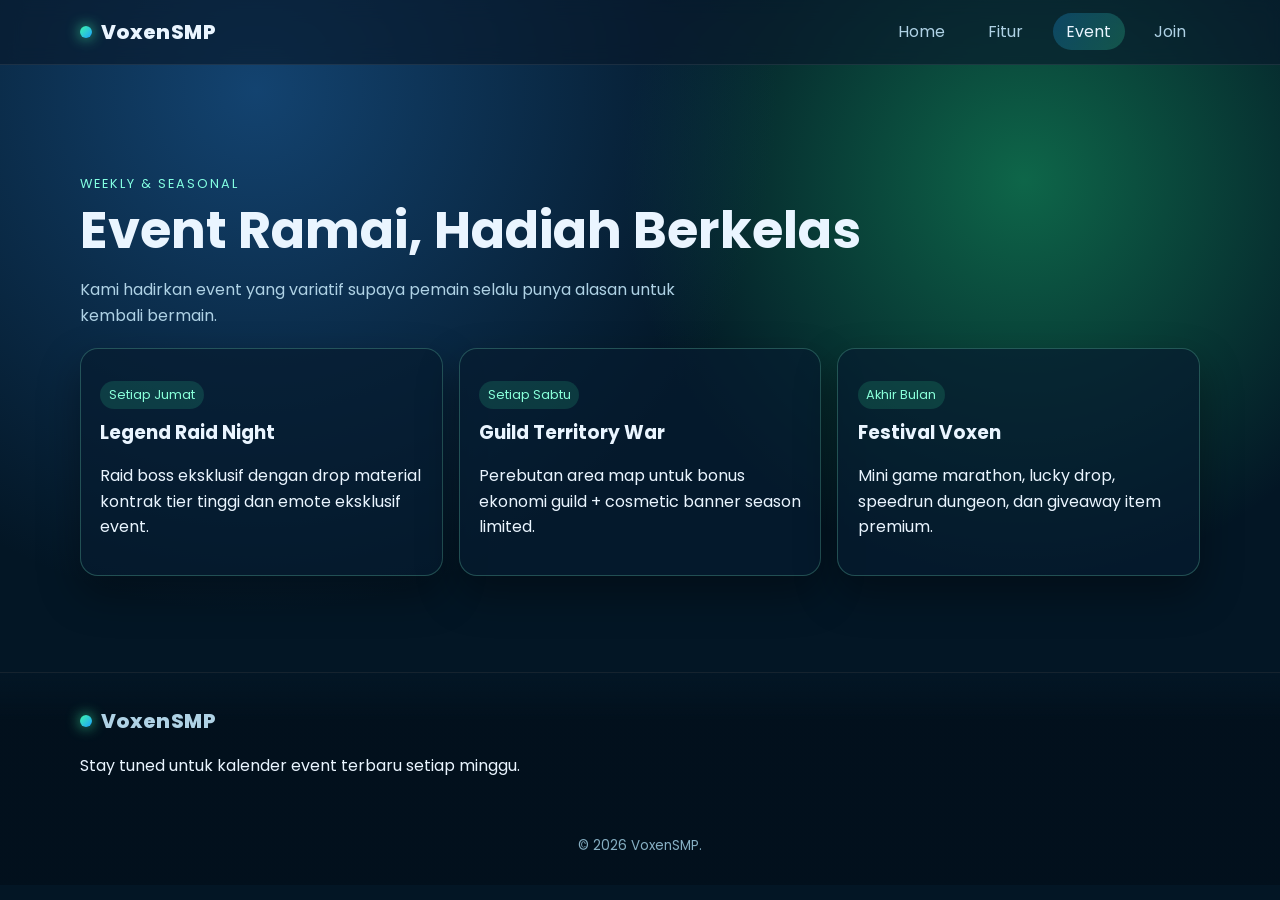
==== event.html @ e526e181 "Create multi-page VoxenSMP website with animated blue-green theme" ====
<!doctype html>
<html lang="id">
  <head>
    <meta charset="UTF-8" />
    <meta name="viewport" content="width=device-width, initial-scale=1.0" />
    <title>Event VoxenSMP | Banyak Event & Hadiah Menarik</title>
    <link rel="preconnect" href="https://fonts.googleapis.com" />
    <link rel="preconnect" href="https://fonts.gstatic.com" crossorigin />
    <link
      href="https://fonts.googleapis.com/css2?family=Poppins:wght@300;400;500;600;700;800&display=swap"
      rel="stylesheet"
    />
    <link rel="stylesheet" href="assets/styles.css" />
  </head>
  <body>
    <div class="bg-orb orb-a"></div>
    <div class="bg-orb orb-b"></div>

    <header class="site-header glass">
      <div class="container nav-wrap">
        <a class="brand" href="index.html"><span class="brand-dot"></span>VoxenSMP</a>
        <button class="menu-toggle" aria-label="Buka menu">☰</button>
        <nav>
          <ul class="nav-list">
            <li><a href="index.html">Home</a></li>
            <li><a href="fitur.html">Fitur</a></li>
            <li><a class="active" href="event.html">Event</a></li>
            <li><a href="join.html">Join</a></li>
          </ul>
        </nav>
      </div>
    </header>

    <main class="section">
      <div class="container">
        <div class="section-head reveal">
          <p class="kicker">Weekly & Seasonal</p>
          <h1>Event Ramai, Hadiah Berkelas</h1>
          <p class="lead">Kami hadirkan event yang variatif supaya pemain selalu punya alasan untuk kembali bermain.</p>
        </div>

        <div class="timeline">
          <article class="card reveal">
            <p class="chip">Setiap Jumat</p>
            <h3>Legend Raid Night</h3>
            <p>Raid boss eksklusif dengan drop material kontrak tier tinggi dan emote eksklusif event.</p>
          </article>
          <article class="card reveal">
            <p class="chip">Setiap Sabtu</p>
            <h3>Guild Territory War</h3>
            <p>Perebutan area map untuk bonus ekonomi guild + cosmetic banner season limited.</p>
          </article>
          <article class="card reveal">
            <p class="chip">Akhir Bulan</p>
            <h3>Festival Voxen</h3>
            <p>Mini game marathon, lucky drop, speedrun dungeon, dan giveaway item premium.</p>
          </article>
        </div>
      </div>
    </main>

    <footer class="site-footer">
      <div class="container footer-grid">
        <div>
          <a class="brand" href="index.html"><span class="brand-dot"></span>VoxenSMP</a>
          <p>Stay tuned untuk kalender event terbaru setiap minggu.</p>
        </div>
      </div>
      <p class="copyright">© 2026 VoxenSMP.</p>
    </footer>
    <script src="assets/script.js"></script>
  </body>
</html>
---- assets/styles.css ----
:root {
  --bg: #031625;
  --bg-soft: #0a2238;
  --text: #eaf5ff;
  --muted: #afd2e5;
  --blue: #1da1ff;
  --green: #3ef6a8;
  --card: rgba(7, 28, 47, 0.7);
  --border: rgba(126, 241, 198, 0.25);
  --shadow: 0 18px 40px rgba(0, 0, 0, 0.35);
}

* {
  box-sizing: border-box;
}

html,
body {
  margin: 0;
  padding: 0;
  font-family: 'Poppins', sans-serif;
  color: var(--text);
  background: radial-gradient(circle at 20% 10%, #134370 0, transparent 40%),
    radial-gradient(circle at 80% 20%, #0e6649 0, transparent 32%), var(--bg);
}

body {
  min-height: 100vh;
  line-height: 1.6;
  overflow-x: hidden;
}

a {
  color: inherit;
  text-decoration: none;
}

.container {
  width: min(1120px, 92vw);
  margin: 0 auto;
}

.section {
  padding: 6rem 0 4rem;
}

.glass {
  background: rgba(9, 26, 43, 0.65);
  backdrop-filter: blur(10px);
  border-bottom: 1px solid rgba(255, 255, 255, 0.08);
}

.site-header {
  position: sticky;
  top: 0;
  z-index: 999;
}

.nav-wrap {
  display: flex;
  justify-content: space-between;
  align-items: center;
  gap: 1rem;
  padding: 1rem 0;
}

.brand {
  font-size: 1.25rem;
  font-weight: 800;
  letter-spacing: 0.4px;
  display: inline-flex;
  align-items: center;
  gap: 0.55rem;
}

.brand-dot {
  width: 12px;
  height: 12px;
  border-radius: 50%;
  background: linear-gradient(135deg, var(--green), var(--blue));
  box-shadow: 0 0 14px rgba(61, 251, 171, 0.85);
}

.nav-list {
  display: flex;
  list-style: none;
  gap: 1rem;
  margin: 0;
  padding: 0;
}

.nav-list a {
  padding: 0.45rem 0.85rem;
  border-radius: 999px;
  color: var(--muted);
  transition: 0.25s ease;
}

.nav-list a:hover,
.nav-list a.active {
  color: var(--text);
  background: linear-gradient(120deg, rgba(29, 161, 255, 0.25), rgba(62, 246, 168, 0.22));
}

.menu-toggle {
  display: none;
  background: transparent;
  border: 1px solid var(--border);
  color: var(--text);
  border-radius: 10px;
  padding: 0.3rem 0.7rem;
}

.hero-grid {
  display: grid;
  grid-template-columns: 1.15fr 0.85fr;
  gap: 1.5rem;
  align-items: center;
}

.kicker {
  color: #83ffe2;
  text-transform: uppercase;
  letter-spacing: 2px;
  font-size: 0.8rem;
  margin-bottom: 0.35rem;
}

h1,
h2,
h3,
h4 {
  line-height: 1.2;
  margin-top: 0;
}

h1 {
  font-size: clamp(2rem, 4vw, 3.2rem);
  margin-bottom: 1rem;
}

h1 span {
  background: linear-gradient(90deg, var(--green), var(--blue));
  -webkit-background-clip: text;
  background-clip: text;
  color: transparent;
}

.lead {
  color: var(--muted);
  max-width: 64ch;
}

.hero-actions {
  display: flex;
  gap: 0.8rem;
  margin: 1.35rem 0;
}

.btn {
  display: inline-flex;
  align-items: center;
  justify-content: center;
  padding: 0.75rem 1.1rem;
  border-radius: 12px;
  font-weight: 600;
  transition: transform 0.2s ease, box-shadow 0.2s ease;
}

.btn:hover {
  transform: translateY(-2px);
}

.btn-primary {
  color: #00241a;
  background: linear-gradient(120deg, var(--green), #7cffd0);
  box-shadow: 0 10px 24px rgba(62, 246, 168, 0.25);
}

.btn-outline {
  border: 1px solid rgba(123, 224, 255, 0.4);
  color: #b5e8ff;
}

.card {
  background: var(--card);
  border: 1px solid var(--border);
  border-radius: 18px;
  padding: 1.2rem;
  box-shadow: var(--shadow);
}

.showpiece {
  position: relative;
  overflow: hidden;
}

.showpiece::after {
  content: '';
  position: absolute;
  width: 160px;
  height: 160px;
  border-radius: 50%;
  right: -56px;
  top: -50px;
  background: radial-gradient(circle at center, rgba(62, 246, 168, 0.5), rgba(29, 161, 255, 0));
}

.chip {
  display: inline-block;
  padding: 0.25rem 0.55rem;
  border-radius: 999px;
  background: rgba(62, 246, 168, 0.14);
  color: #88ffd9;
  font-size: 0.8rem;
}

.stats {
  display: grid;
  grid-template-columns: repeat(3, minmax(0, 1fr));
  gap: 0.8rem;
}

.stats article {
  border: 1px solid rgba(106, 229, 255, 0.2);
  border-radius: 14px;
  padding: 0.7rem;
  background: rgba(4, 27, 44, 0.6);
}

.stats h3 {
  margin-bottom: 0.15rem;
}

.stats p {
  margin: 0;
  font-size: 0.86rem;
  color: var(--muted);
}

.section-head {
  margin-bottom: 1.2rem;
}

.feature-grid,
.join-grid,
.timeline {
  display: grid;
  gap: 1rem;
  grid-template-columns: repeat(auto-fit, minmax(230px, 1fr));
}

.site-footer {
  margin-top: 2rem;
  padding-top: 2rem;
  background: linear-gradient(180deg, rgba(3, 22, 37, 0), rgba(2, 16, 28, 0.95) 22%);
  border-top: 1px solid rgba(255, 255, 255, 0.08);
}

.footer-grid {
  display: grid;
  gap: 1rem;
  grid-template-columns: repeat(auto-fit, minmax(220px, 1fr));
}

.site-footer ul {
  list-style: none;
  padding-left: 0;
}

.site-footer a {
  color: var(--muted);
}

.site-footer a:hover {
  color: #c9ffff;
}

.copyright {
  text-align: center;
  color: #86afc3;
  font-size: 0.84rem;
  margin-top: 1.5rem;
  padding: 1rem 0 1.8rem;
}

.bg-orb {
  position: fixed;
  border-radius: 50%;
  filter: blur(10px);
  z-index: -1;
  opacity: 0.45;
  animation: float 9s ease-in-out infinite;
}

.orb-a {
  width: 200px;
  height: 200px;
  left: -70px;
  bottom: 25%;
  background: #1da1ff;
}

.orb-b {
  width: 260px;
  height: 260px;
  right: -90px;
  top: 18%;
  background: #3ef6a8;
  animation-delay: 1.2s;
}

.reveal {
  opacity: 0;
  transform: translateY(16px);
  transition: opacity 0.6s ease, transform 0.6s ease;
}

.reveal.visible {
  opacity: 1;
  transform: translateY(0);
}

@keyframes float {
  0%,
  100% {
    transform: translateY(0);
  }
  50% {
    transform: translateY(-12px);
  }
}

@media (max-width: 850px) {
  .hero-grid {
    grid-template-columns: 1fr;
  }

  .menu-toggle {
    display: block;
  }

  nav {
    position: relative;
  }

  .nav-list {
    position: absolute;
    right: 0;
    top: 42px;
    min-width: 180px;
    flex-direction: column;
    padding: 0.75rem;
    border-radius: 12px;
    background: rgba(7, 30, 52, 0.95);
    border: 1px solid var(--border);
    transform-origin: top right;
    transform: scale(0.95);
    opacity: 0;
    pointer-events: none;
    transition: 0.2s ease;
  }

  .nav-list.open {
    opacity: 1;
    pointer-events: auto;
    transform: scale(1);
  }
}
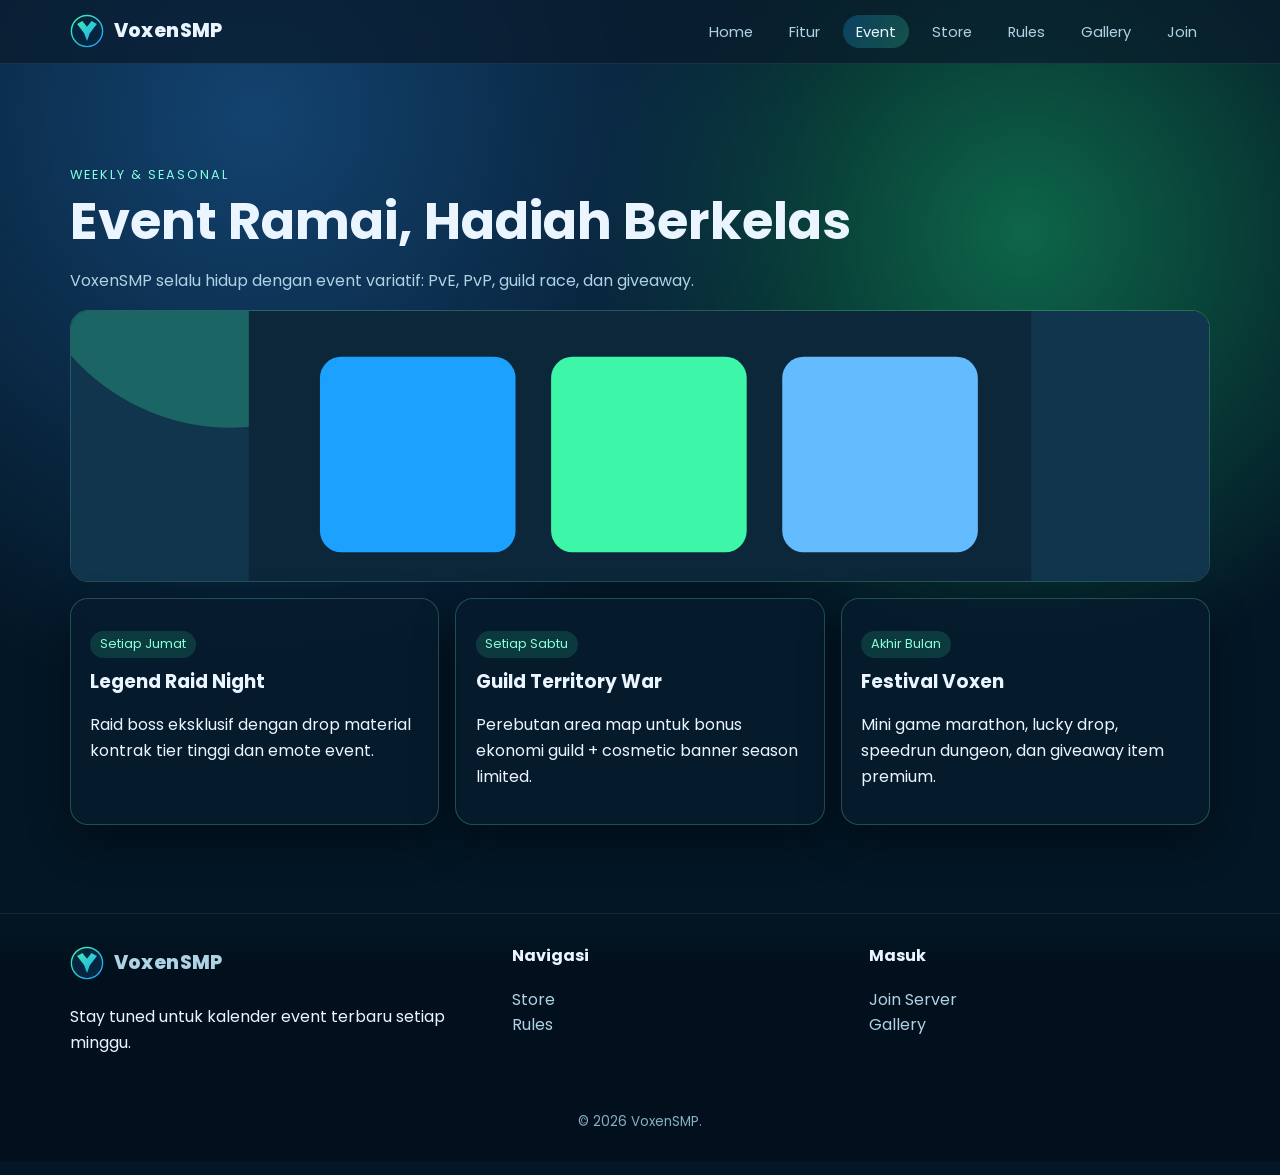
==== commit 3bbe42a3: "Add realtime server status, store page, rules, gallery, and media assets" ====
--- a/event.html
+++ b/event.html
@@ -1,73 +1,29 @@
 <!doctype html>
 <html lang="id">
   <head>
-    <meta charset="UTF-8" />
-    <meta name="viewport" content="width=device-width, initial-scale=1.0" />
+    <meta charset="UTF-8" /><meta name="viewport" content="width=device-width, initial-scale=1.0" />
     <title>Event VoxenSMP | Banyak Event & Hadiah Menarik</title>
-    <link rel="preconnect" href="https://fonts.googleapis.com" />
-    <link rel="preconnect" href="https://fonts.gstatic.com" crossorigin />
-    <link
-      href="https://fonts.googleapis.com/css2?family=Poppins:wght@300;400;500;600;700;800&display=swap"
-      rel="stylesheet"
-    />
+    <link rel="preconnect" href="https://fonts.googleapis.com" /><link rel="preconnect" href="https://fonts.gstatic.com" crossorigin />
+    <link href="https://fonts.googleapis.com/css2?family=Poppins:wght@300;400;500;600;700;800&display=swap" rel="stylesheet" />
     <link rel="stylesheet" href="assets/styles.css" />
   </head>
   <body>
-    <div class="bg-orb orb-a"></div>
-    <div class="bg-orb orb-b"></div>
-
-    <header class="site-header glass">
-      <div class="container nav-wrap">
-        <a class="brand" href="index.html"><span class="brand-dot"></span>VoxenSMP</a>
-        <button class="menu-toggle" aria-label="Buka menu">☰</button>
-        <nav>
-          <ul class="nav-list">
-            <li><a href="index.html">Home</a></li>
-            <li><a href="fitur.html">Fitur</a></li>
-            <li><a class="active" href="event.html">Event</a></li>
-            <li><a href="join.html">Join</a></li>
-          </ul>
-        </nav>
-      </div>
-    </header>
+    <div class="bg-orb orb-a"></div><div class="bg-orb orb-b"></div>
+    <header class="site-header glass"><div class="container nav-wrap"><a class="brand" href="index.html"><img class="brand-logo" src="assets/images/logo-voxen.svg" alt="Logo VoxenSMP" /> VoxenSMP</a><button class="menu-toggle" aria-label="Buka menu">☰</button><nav><ul class="nav-list"><li><a href="index.html">Home</a></li><li><a href="fitur.html">Fitur</a></li><li><a class="active" href="event.html">Event</a></li><li><a href="store.html">Store</a></li><li><a href="rules.html">Rules</a></li><li><a href="gallery.html">Gallery</a></li><li><a href="join.html">Join</a></li></ul></nav></div></header>
 
     <main class="section">
       <div class="container">
-        <div class="section-head reveal">
-          <p class="kicker">Weekly & Seasonal</p>
-          <h1>Event Ramai, Hadiah Berkelas</h1>
-          <p class="lead">Kami hadirkan event yang variatif supaya pemain selalu punya alasan untuk kembali bermain.</p>
-        </div>
-
-        <div class="timeline">
-          <article class="card reveal">
-            <p class="chip">Setiap Jumat</p>
-            <h3>Legend Raid Night</h3>
-            <p>Raid boss eksklusif dengan drop material kontrak tier tinggi dan emote eksklusif event.</p>
-          </article>
-          <article class="card reveal">
-            <p class="chip">Setiap Sabtu</p>
-            <h3>Guild Territory War</h3>
-            <p>Perebutan area map untuk bonus ekonomi guild + cosmetic banner season limited.</p>
-          </article>
-          <article class="card reveal">
-            <p class="chip">Akhir Bulan</p>
-            <h3>Festival Voxen</h3>
-            <p>Mini game marathon, lucky drop, speedrun dungeon, dan giveaway item premium.</p>
-          </article>
+        <div class="section-head reveal"><p class="kicker">Weekly & Seasonal</p><h1>Event Ramai, Hadiah Berkelas</h1><p class="lead">VoxenSMP selalu hidup dengan event variatif: PvE, PvP, guild race, dan giveaway.</p></div>
+        <div class="page-banner reveal"><img src="assets/images/card-event.svg" alt="Ilustrasi kalender event server" /></div>
+        <div class="timeline" style="margin-top: 1rem;">
+          <article class="card reveal"><p class="chip">Setiap Jumat</p><h3>Legend Raid Night</h3><p>Raid boss eksklusif dengan drop material kontrak tier tinggi dan emote event.</p></article>
+          <article class="card reveal"><p class="chip">Setiap Sabtu</p><h3>Guild Territory War</h3><p>Perebutan area map untuk bonus ekonomi guild + cosmetic banner season limited.</p></article>
+          <article class="card reveal"><p class="chip">Akhir Bulan</p><h3>Festival Voxen</h3><p>Mini game marathon, lucky drop, speedrun dungeon, dan giveaway item premium.</p></article>
         </div>
       </div>
     </main>
 
-    <footer class="site-footer">
-      <div class="container footer-grid">
-        <div>
-          <a class="brand" href="index.html"><span class="brand-dot"></span>VoxenSMP</a>
-          <p>Stay tuned untuk kalender event terbaru setiap minggu.</p>
-        </div>
-      </div>
-      <p class="copyright">© 2026 VoxenSMP.</p>
-    </footer>
+    <footer class="site-footer"><div class="container footer-grid"><div><a class="brand" href="index.html"><img class="brand-logo" src="assets/images/logo-voxen.svg" alt="Logo VoxenSMP" /> VoxenSMP</a><p>Stay tuned untuk kalender event terbaru setiap minggu.</p></div><div><h4>Navigasi</h4><ul><li><a href="store.html">Store</a></li><li><a href="rules.html">Rules</a></li></ul></div><div><h4>Masuk</h4><ul><li><a href="join.html">Join Server</a></li><li><a href="gallery.html">Gallery</a></li></ul></div></div><p class="copyright">© 2026 VoxenSMP.</p></footer>
     <script src="assets/script.js"></script>
   </body>
 </html>
--- a/assets/styles.css
+++ b/assets/styles.css
@@ -5,8 +5,8 @@
   --muted: #afd2e5;
   --blue: #1da1ff;
   --green: #3ef6a8;
-  --card: rgba(7, 28, 47, 0.7);
-  --border: rgba(126, 241, 198, 0.25);
+  --card: rgba(7, 28, 47, 0.76);
+  --border: rgba(126, 241, 198, 0.24);
   --shadow: 0 18px 40px rgba(0, 0, 0, 0.35);
 }
 
@@ -35,17 +35,22 @@
   text-decoration: none;
 }
 
+img {
+  max-width: 100%;
+  display: block;
+}
+
 .container {
-  width: min(1120px, 92vw);
+  width: min(1140px, 92vw);
   margin: 0 auto;
 }
 
 .section {
-  padding: 6rem 0 4rem;
+  padding: 5.5rem 0 3.5rem;
 }
 
 .glass {
-  background: rgba(9, 26, 43, 0.65);
+  background: rgba(9, 26, 43, 0.7);
   backdrop-filter: blur(10px);
   border-bottom: 1px solid rgba(255, 255, 255, 0.08);
 }
@@ -61,38 +66,36 @@
   justify-content: space-between;
   align-items: center;
   gap: 1rem;
-  padding: 1rem 0;
+  padding: 0.9rem 0;
 }
 
 .brand {
-  font-size: 1.25rem;
+  font-size: 1.2rem;
   font-weight: 800;
   letter-spacing: 0.4px;
   display: inline-flex;
   align-items: center;
-  gap: 0.55rem;
-}
-
-.brand-dot {
-  width: 12px;
-  height: 12px;
-  border-radius: 50%;
-  background: linear-gradient(135deg, var(--green), var(--blue));
-  box-shadow: 0 0 14px rgba(61, 251, 171, 0.85);
+  gap: 0.6rem;
+}
+
+.brand-logo {
+  width: 34px;
+  height: 34px;
 }
 
 .nav-list {
   display: flex;
   list-style: none;
-  gap: 1rem;
+  gap: 0.65rem;
   margin: 0;
   padding: 0;
 }
 
 .nav-list a {
-  padding: 0.45rem 0.85rem;
+  padding: 0.42rem 0.8rem;
   border-radius: 999px;
   color: var(--muted);
+  font-size: 0.92rem;
   transition: 0.25s ease;
 }
 
@@ -111,13 +114,6 @@
   padding: 0.3rem 0.7rem;
 }
 
-.hero-grid {
-  display: grid;
-  grid-template-columns: 1.15fr 0.85fr;
-  gap: 1.5rem;
-  align-items: center;
-}
-
 .kicker {
   color: #83ffe2;
   text-transform: uppercase;
@@ -141,19 +137,33 @@
 
 h1 span {
   background: linear-gradient(90deg, var(--green), var(--blue));
+  background-clip: text;
   -webkit-background-clip: text;
-  background-clip: text;
   color: transparent;
 }
 
 .lead {
   color: var(--muted);
-  max-width: 64ch;
+  max-width: 68ch;
+}
+
+.hero-grid {
+  display: grid;
+  grid-template-columns: 1.1fr 0.9fr;
+  gap: 1.2rem;
+}
+
+.hero-media {
+  border-radius: 20px;
+  overflow: hidden;
+  border: 1px solid var(--border);
+  box-shadow: var(--shadow);
 }
 
 .hero-actions {
   display: flex;
-  gap: 0.8rem;
+  flex-wrap: wrap;
+  gap: 0.75rem;
   margin: 1.35rem 0;
 }
 
@@ -161,7 +171,7 @@
   display: inline-flex;
   align-items: center;
   justify-content: center;
-  padding: 0.75rem 1.1rem;
+  padding: 0.72rem 1.12rem;
   border-radius: 12px;
   font-weight: 600;
   transition: transform 0.2s ease, box-shadow 0.2s ease;
@@ -172,8 +182,8 @@
 }
 
 .btn-primary {
-  color: #00241a;
-  background: linear-gradient(120deg, var(--green), #7cffd0);
+  color: #032418;
+  background: linear-gradient(120deg, var(--green), #86ffd7);
   box-shadow: 0 10px 24px rgba(62, 246, 168, 0.25);
 }
 
@@ -190,25 +200,9 @@
   box-shadow: var(--shadow);
 }
 
-.showpiece {
-  position: relative;
-  overflow: hidden;
-}
-
-.showpiece::after {
-  content: '';
-  position: absolute;
-  width: 160px;
-  height: 160px;
-  border-radius: 50%;
-  right: -56px;
-  top: -50px;
-  background: radial-gradient(circle at center, rgba(62, 246, 168, 0.5), rgba(29, 161, 255, 0));
-}
-
 .chip {
   display: inline-block;
-  padding: 0.25rem 0.55rem;
+  padding: 0.23rem 0.62rem;
   border-radius: 999px;
   background: rgba(62, 246, 168, 0.14);
   color: #88ffd9;
@@ -221,33 +215,84 @@
   gap: 0.8rem;
 }
 
-.stats article {
+.stats article,
+.status-item {
   border: 1px solid rgba(106, 229, 255, 0.2);
   border-radius: 14px;
   padding: 0.7rem;
   background: rgba(4, 27, 44, 0.6);
 }
 
-.stats h3 {
-  margin-bottom: 0.15rem;
-}
-
-.stats p {
-  margin: 0;
-  font-size: 0.86rem;
-  color: var(--muted);
+.status-grid {
+  display: grid;
+  grid-template-columns: repeat(4, minmax(0, 1fr));
+  gap: 0.75rem;
+  margin-top: 1rem;
+}
+
+.status-value {
+  display: block;
+  margin-top: 0.15rem;
+  font-size: 1.2rem;
+  font-weight: 700;
+}
+
+.status-live {
+  color: #8afed9;
+}
+
+.status-offline {
+  color: #ff9c9c;
 }
 
 .section-head {
-  margin-bottom: 1.2rem;
+  margin-bottom: 1rem;
 }
 
 .feature-grid,
 .join-grid,
-.timeline {
+.timeline,
+.rules-grid,
+.store-grid,
+.gallery-grid {
   display: grid;
   gap: 1rem;
   grid-template-columns: repeat(auto-fit, minmax(230px, 1fr));
+}
+
+.store-card h3 {
+  margin-bottom: 0.4rem;
+}
+
+.price {
+  font-size: 1.35rem;
+  font-weight: 700;
+  color: #90ffd5;
+  margin: 0.35rem 0;
+}
+
+.page-banner {
+  border-radius: 18px;
+  overflow: hidden;
+  border: 1px solid var(--border);
+  margin-top: 1rem;
+}
+
+.page-banner img {
+  width: 100%;
+  height: 270px;
+  object-fit: cover;
+}
+
+.gallery-card {
+  overflow: hidden;
+  padding: 0;
+}
+
+.gallery-card img {
+  height: 220px;
+  width: 100%;
+  object-fit: cover;
 }
 
 .site-footer {
@@ -260,12 +305,13 @@
 .footer-grid {
   display: grid;
   gap: 1rem;
-  grid-template-columns: repeat(auto-fit, minmax(220px, 1fr));
+  grid-template-columns: 1.25fr 1fr 1fr;
 }
 
 .site-footer ul {
   list-style: none;
   padding-left: 0;
+  margin: 0;
 }
 
 .site-footer a {
@@ -273,7 +319,7 @@
 }
 
 .site-footer a:hover {
-  color: #c9ffff;
+  color: #d5ffff;
 }
 
 .copyright {
@@ -294,16 +340,16 @@
 }
 
 .orb-a {
-  width: 200px;
-  height: 200px;
+  width: 220px;
+  height: 220px;
   left: -70px;
   bottom: 25%;
   background: #1da1ff;
 }
 
 .orb-b {
-  width: 260px;
-  height: 260px;
+  width: 270px;
+  height: 270px;
   right: -90px;
   top: 18%;
   background: #3ef6a8;
@@ -331,9 +377,15 @@
   }
 }
 
-@media (max-width: 850px) {
-  .hero-grid {
+@media (max-width: 980px) {
+  .hero-grid,
+  .footer-grid,
+  .status-grid {
     grid-template-columns: 1fr;
+  }
+
+  .page-banner img {
+    height: 210px;
   }
 
   .menu-toggle {
@@ -348,7 +400,7 @@
     position: absolute;
     right: 0;
     top: 42px;
-    min-width: 180px;
+    min-width: 220px;
     flex-direction: column;
     padding: 0.75rem;
     border-radius: 12px;
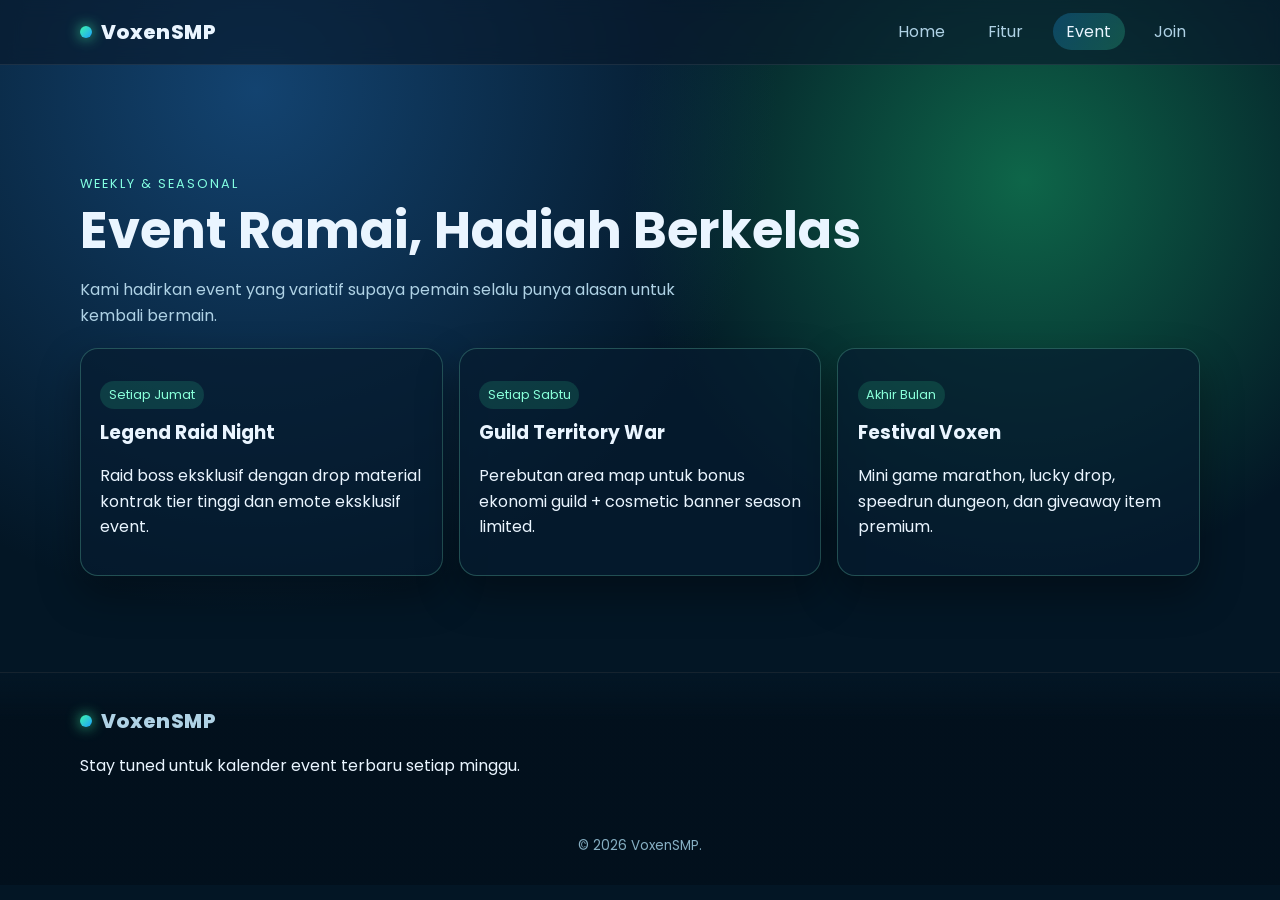
==== commit 8d3df567: "Merge branch 'main' into codex/create-vibrant-blue-and-green-themed-website-zpmgjm" ====
--- a/event.html
+++ b/event.html
@@ -1,29 +1,73 @@
 <!doctype html>
 <html lang="id">
   <head>
-    <meta charset="UTF-8" /><meta name="viewport" content="width=device-width, initial-scale=1.0" />
+    <meta charset="UTF-8" />
+    <meta name="viewport" content="width=device-width, initial-scale=1.0" />
     <title>Event VoxenSMP | Banyak Event & Hadiah Menarik</title>
-    <link rel="preconnect" href="https://fonts.googleapis.com" /><link rel="preconnect" href="https://fonts.gstatic.com" crossorigin />
-    <link href="https://fonts.googleapis.com/css2?family=Poppins:wght@300;400;500;600;700;800&display=swap" rel="stylesheet" />
+    <link rel="preconnect" href="https://fonts.googleapis.com" />
+    <link rel="preconnect" href="https://fonts.gstatic.com" crossorigin />
+    <link
+      href="https://fonts.googleapis.com/css2?family=Poppins:wght@300;400;500;600;700;800&display=swap"
+      rel="stylesheet"
+    />
     <link rel="stylesheet" href="assets/styles.css" />
   </head>
   <body>
-    <div class="bg-orb orb-a"></div><div class="bg-orb orb-b"></div>
-    <header class="site-header glass"><div class="container nav-wrap"><a class="brand" href="index.html"><img class="brand-logo" src="assets/images/logo-voxen.svg" alt="Logo VoxenSMP" /> VoxenSMP</a><button class="menu-toggle" aria-label="Buka menu">☰</button><nav><ul class="nav-list"><li><a href="index.html">Home</a></li><li><a href="fitur.html">Fitur</a></li><li><a class="active" href="event.html">Event</a></li><li><a href="store.html">Store</a></li><li><a href="rules.html">Rules</a></li><li><a href="gallery.html">Gallery</a></li><li><a href="join.html">Join</a></li></ul></nav></div></header>
+    <div class="bg-orb orb-a"></div>
+    <div class="bg-orb orb-b"></div>
+
+    <header class="site-header glass">
+      <div class="container nav-wrap">
+        <a class="brand" href="index.html"><span class="brand-dot"></span>VoxenSMP</a>
+        <button class="menu-toggle" aria-label="Buka menu">☰</button>
+        <nav>
+          <ul class="nav-list">
+            <li><a href="index.html">Home</a></li>
+            <li><a href="fitur.html">Fitur</a></li>
+            <li><a class="active" href="event.html">Event</a></li>
+            <li><a href="join.html">Join</a></li>
+          </ul>
+        </nav>
+      </div>
+    </header>
 
     <main class="section">
       <div class="container">
-        <div class="section-head reveal"><p class="kicker">Weekly & Seasonal</p><h1>Event Ramai, Hadiah Berkelas</h1><p class="lead">VoxenSMP selalu hidup dengan event variatif: PvE, PvP, guild race, dan giveaway.</p></div>
-        <div class="page-banner reveal"><img src="assets/images/card-event.svg" alt="Ilustrasi kalender event server" /></div>
-        <div class="timeline" style="margin-top: 1rem;">
-          <article class="card reveal"><p class="chip">Setiap Jumat</p><h3>Legend Raid Night</h3><p>Raid boss eksklusif dengan drop material kontrak tier tinggi dan emote event.</p></article>
-          <article class="card reveal"><p class="chip">Setiap Sabtu</p><h3>Guild Territory War</h3><p>Perebutan area map untuk bonus ekonomi guild + cosmetic banner season limited.</p></article>
-          <article class="card reveal"><p class="chip">Akhir Bulan</p><h3>Festival Voxen</h3><p>Mini game marathon, lucky drop, speedrun dungeon, dan giveaway item premium.</p></article>
+        <div class="section-head reveal">
+          <p class="kicker">Weekly & Seasonal</p>
+          <h1>Event Ramai, Hadiah Berkelas</h1>
+          <p class="lead">Kami hadirkan event yang variatif supaya pemain selalu punya alasan untuk kembali bermain.</p>
+        </div>
+
+        <div class="timeline">
+          <article class="card reveal">
+            <p class="chip">Setiap Jumat</p>
+            <h3>Legend Raid Night</h3>
+            <p>Raid boss eksklusif dengan drop material kontrak tier tinggi dan emote eksklusif event.</p>
+          </article>
+          <article class="card reveal">
+            <p class="chip">Setiap Sabtu</p>
+            <h3>Guild Territory War</h3>
+            <p>Perebutan area map untuk bonus ekonomi guild + cosmetic banner season limited.</p>
+          </article>
+          <article class="card reveal">
+            <p class="chip">Akhir Bulan</p>
+            <h3>Festival Voxen</h3>
+            <p>Mini game marathon, lucky drop, speedrun dungeon, dan giveaway item premium.</p>
+          </article>
         </div>
       </div>
     </main>
 
-    <footer class="site-footer"><div class="container footer-grid"><div><a class="brand" href="index.html"><img class="brand-logo" src="assets/images/logo-voxen.svg" alt="Logo VoxenSMP" /> VoxenSMP</a><p>Stay tuned untuk kalender event terbaru setiap minggu.</p></div><div><h4>Navigasi</h4><ul><li><a href="store.html">Store</a></li><li><a href="rules.html">Rules</a></li></ul></div><div><h4>Masuk</h4><ul><li><a href="join.html">Join Server</a></li><li><a href="gallery.html">Gallery</a></li></ul></div></div><p class="copyright">© 2026 VoxenSMP.</p></footer>
+    <footer class="site-footer">
+      <div class="container footer-grid">
+        <div>
+          <a class="brand" href="index.html"><span class="brand-dot"></span>VoxenSMP</a>
+          <p>Stay tuned untuk kalender event terbaru setiap minggu.</p>
+        </div>
+      </div>
+      <p class="copyright">© 2026 VoxenSMP.</p>
+    </footer>
     <script src="assets/script.js"></script>
   </body>
 </html>
--- a/assets/styles.css
+++ b/assets/styles.css
@@ -5,8 +5,8 @@
   --muted: #afd2e5;
   --blue: #1da1ff;
   --green: #3ef6a8;
-  --card: rgba(7, 28, 47, 0.76);
-  --border: rgba(126, 241, 198, 0.24);
+  --card: rgba(7, 28, 47, 0.7);
+  --border: rgba(126, 241, 198, 0.25);
   --shadow: 0 18px 40px rgba(0, 0, 0, 0.35);
 }
 
@@ -35,22 +35,17 @@
   text-decoration: none;
 }
 
-img {
-  max-width: 100%;
-  display: block;
-}
-
 .container {
-  width: min(1140px, 92vw);
+  width: min(1120px, 92vw);
   margin: 0 auto;
 }
 
 .section {
-  padding: 5.5rem 0 3.5rem;
+  padding: 6rem 0 4rem;
 }
 
 .glass {
-  background: rgba(9, 26, 43, 0.7);
+  background: rgba(9, 26, 43, 0.65);
   backdrop-filter: blur(10px);
   border-bottom: 1px solid rgba(255, 255, 255, 0.08);
 }
@@ -66,36 +61,38 @@
   justify-content: space-between;
   align-items: center;
   gap: 1rem;
-  padding: 0.9rem 0;
+  padding: 1rem 0;
 }
 
 .brand {
-  font-size: 1.2rem;
+  font-size: 1.25rem;
   font-weight: 800;
   letter-spacing: 0.4px;
   display: inline-flex;
   align-items: center;
-  gap: 0.6rem;
-}
-
-.brand-logo {
-  width: 34px;
-  height: 34px;
+  gap: 0.55rem;
+}
+
+.brand-dot {
+  width: 12px;
+  height: 12px;
+  border-radius: 50%;
+  background: linear-gradient(135deg, var(--green), var(--blue));
+  box-shadow: 0 0 14px rgba(61, 251, 171, 0.85);
 }
 
 .nav-list {
   display: flex;
   list-style: none;
-  gap: 0.65rem;
+  gap: 1rem;
   margin: 0;
   padding: 0;
 }
 
 .nav-list a {
-  padding: 0.42rem 0.8rem;
+  padding: 0.45rem 0.85rem;
   border-radius: 999px;
   color: var(--muted);
-  font-size: 0.92rem;
   transition: 0.25s ease;
 }
 
@@ -114,6 +111,13 @@
   padding: 0.3rem 0.7rem;
 }
 
+.hero-grid {
+  display: grid;
+  grid-template-columns: 1.15fr 0.85fr;
+  gap: 1.5rem;
+  align-items: center;
+}
+
 .kicker {
   color: #83ffe2;
   text-transform: uppercase;
@@ -137,33 +141,19 @@
 
 h1 span {
   background: linear-gradient(90deg, var(--green), var(--blue));
+  -webkit-background-clip: text;
   background-clip: text;
-  -webkit-background-clip: text;
   color: transparent;
 }
 
 .lead {
   color: var(--muted);
-  max-width: 68ch;
-}
-
-.hero-grid {
-  display: grid;
-  grid-template-columns: 1.1fr 0.9fr;
-  gap: 1.2rem;
-}
-
-.hero-media {
-  border-radius: 20px;
-  overflow: hidden;
-  border: 1px solid var(--border);
-  box-shadow: var(--shadow);
+  max-width: 64ch;
 }
 
 .hero-actions {
   display: flex;
-  flex-wrap: wrap;
-  gap: 0.75rem;
+  gap: 0.8rem;
   margin: 1.35rem 0;
 }
 
@@ -171,7 +161,7 @@
   display: inline-flex;
   align-items: center;
   justify-content: center;
-  padding: 0.72rem 1.12rem;
+  padding: 0.75rem 1.1rem;
   border-radius: 12px;
   font-weight: 600;
   transition: transform 0.2s ease, box-shadow 0.2s ease;
@@ -182,8 +172,8 @@
 }
 
 .btn-primary {
-  color: #032418;
-  background: linear-gradient(120deg, var(--green), #86ffd7);
+  color: #00241a;
+  background: linear-gradient(120deg, var(--green), #7cffd0);
   box-shadow: 0 10px 24px rgba(62, 246, 168, 0.25);
 }
 
@@ -200,9 +190,25 @@
   box-shadow: var(--shadow);
 }
 
+.showpiece {
+  position: relative;
+  overflow: hidden;
+}
+
+.showpiece::after {
+  content: '';
+  position: absolute;
+  width: 160px;
+  height: 160px;
+  border-radius: 50%;
+  right: -56px;
+  top: -50px;
+  background: radial-gradient(circle at center, rgba(62, 246, 168, 0.5), rgba(29, 161, 255, 0));
+}
+
 .chip {
   display: inline-block;
-  padding: 0.23rem 0.62rem;
+  padding: 0.25rem 0.55rem;
   border-radius: 999px;
   background: rgba(62, 246, 168, 0.14);
   color: #88ffd9;
@@ -215,84 +221,33 @@
   gap: 0.8rem;
 }
 
-.stats article,
-.status-item {
+.stats article {
   border: 1px solid rgba(106, 229, 255, 0.2);
   border-radius: 14px;
   padding: 0.7rem;
   background: rgba(4, 27, 44, 0.6);
 }
 
-.status-grid {
-  display: grid;
-  grid-template-columns: repeat(4, minmax(0, 1fr));
-  gap: 0.75rem;
-  margin-top: 1rem;
-}
-
-.status-value {
-  display: block;
-  margin-top: 0.15rem;
-  font-size: 1.2rem;
-  font-weight: 700;
-}
-
-.status-live {
-  color: #8afed9;
-}
-
-.status-offline {
-  color: #ff9c9c;
+.stats h3 {
+  margin-bottom: 0.15rem;
+}
+
+.stats p {
+  margin: 0;
+  font-size: 0.86rem;
+  color: var(--muted);
 }
 
 .section-head {
-  margin-bottom: 1rem;
+  margin-bottom: 1.2rem;
 }
 
 .feature-grid,
 .join-grid,
-.timeline,
-.rules-grid,
-.store-grid,
-.gallery-grid {
+.timeline {
   display: grid;
   gap: 1rem;
   grid-template-columns: repeat(auto-fit, minmax(230px, 1fr));
-}
-
-.store-card h3 {
-  margin-bottom: 0.4rem;
-}
-
-.price {
-  font-size: 1.35rem;
-  font-weight: 700;
-  color: #90ffd5;
-  margin: 0.35rem 0;
-}
-
-.page-banner {
-  border-radius: 18px;
-  overflow: hidden;
-  border: 1px solid var(--border);
-  margin-top: 1rem;
-}
-
-.page-banner img {
-  width: 100%;
-  height: 270px;
-  object-fit: cover;
-}
-
-.gallery-card {
-  overflow: hidden;
-  padding: 0;
-}
-
-.gallery-card img {
-  height: 220px;
-  width: 100%;
-  object-fit: cover;
 }
 
 .site-footer {
@@ -305,13 +260,12 @@
 .footer-grid {
   display: grid;
   gap: 1rem;
-  grid-template-columns: 1.25fr 1fr 1fr;
+  grid-template-columns: repeat(auto-fit, minmax(220px, 1fr));
 }
 
 .site-footer ul {
   list-style: none;
   padding-left: 0;
-  margin: 0;
 }
 
 .site-footer a {
@@ -319,7 +273,7 @@
 }
 
 .site-footer a:hover {
-  color: #d5ffff;
+  color: #c9ffff;
 }
 
 .copyright {
@@ -340,16 +294,16 @@
 }
 
 .orb-a {
-  width: 220px;
-  height: 220px;
+  width: 200px;
+  height: 200px;
   left: -70px;
   bottom: 25%;
   background: #1da1ff;
 }
 
 .orb-b {
-  width: 270px;
-  height: 270px;
+  width: 260px;
+  height: 260px;
   right: -90px;
   top: 18%;
   background: #3ef6a8;
@@ -377,15 +331,9 @@
   }
 }
 
-@media (max-width: 980px) {
-  .hero-grid,
-  .footer-grid,
-  .status-grid {
+@media (max-width: 850px) {
+  .hero-grid {
     grid-template-columns: 1fr;
-  }
-
-  .page-banner img {
-    height: 210px;
   }
 
   .menu-toggle {
@@ -400,7 +348,7 @@
     position: absolute;
     right: 0;
     top: 42px;
-    min-width: 220px;
+    min-width: 180px;
     flex-direction: column;
     padding: 0.75rem;
     border-radius: 12px;
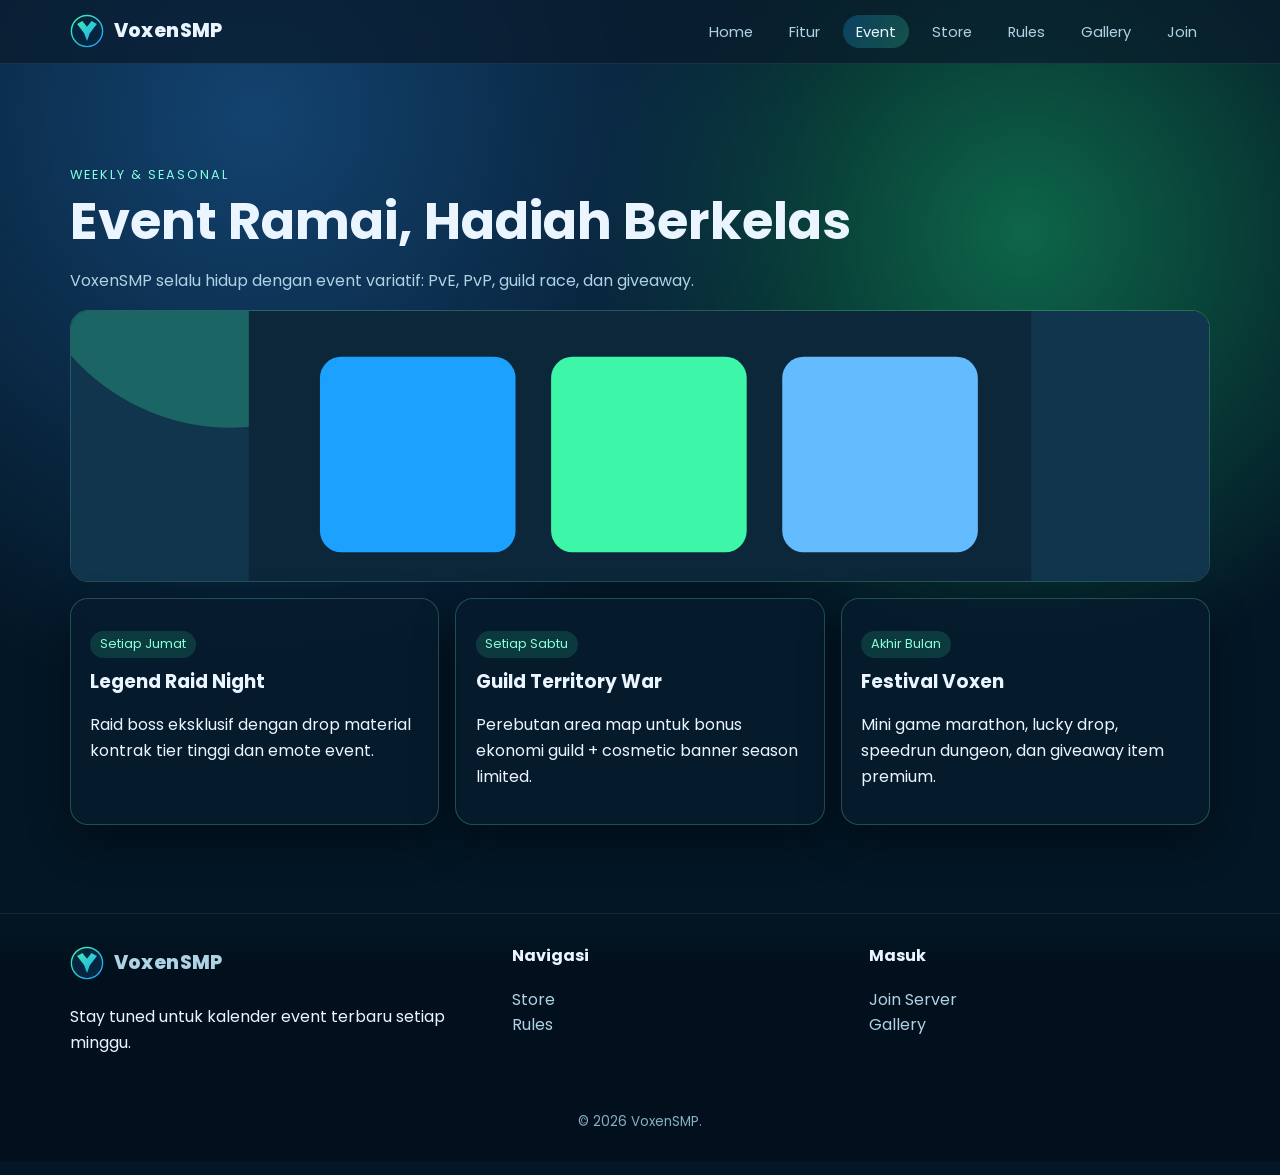
==== commit 1fd0aab7: "Fix typo in join page card heading" ====
--- a/event.html
+++ b/event.html
@@ -1,73 +1,29 @@
 <!doctype html>
 <html lang="id">
   <head>
-    <meta charset="UTF-8" />
-    <meta name="viewport" content="width=device-width, initial-scale=1.0" />
+    <meta charset="UTF-8" /><meta name="viewport" content="width=device-width, initial-scale=1.0" />
     <title>Event VoxenSMP | Banyak Event & Hadiah Menarik</title>
-    <link rel="preconnect" href="https://fonts.googleapis.com" />
-    <link rel="preconnect" href="https://fonts.gstatic.com" crossorigin />
-    <link
-      href="https://fonts.googleapis.com/css2?family=Poppins:wght@300;400;500;600;700;800&display=swap"
-      rel="stylesheet"
-    />
+    <link rel="preconnect" href="https://fonts.googleapis.com" /><link rel="preconnect" href="https://fonts.gstatic.com" crossorigin />
+    <link href="https://fonts.googleapis.com/css2?family=Poppins:wght@300;400;500;600;700;800&display=swap" rel="stylesheet" />
     <link rel="stylesheet" href="assets/styles.css" />
   </head>
   <body>
-    <div class="bg-orb orb-a"></div>
-    <div class="bg-orb orb-b"></div>
-
-    <header class="site-header glass">
-      <div class="container nav-wrap">
-        <a class="brand" href="index.html"><span class="brand-dot"></span>VoxenSMP</a>
-        <button class="menu-toggle" aria-label="Buka menu">☰</button>
-        <nav>
-          <ul class="nav-list">
-            <li><a href="index.html">Home</a></li>
-            <li><a href="fitur.html">Fitur</a></li>
-            <li><a class="active" href="event.html">Event</a></li>
-            <li><a href="join.html">Join</a></li>
-          </ul>
-        </nav>
-      </div>
-    </header>
+    <div class="bg-orb orb-a"></div><div class="bg-orb orb-b"></div>
+    <header class="site-header glass"><div class="container nav-wrap"><a class="brand" href="index.html"><img class="brand-logo" src="assets/images/logo-voxen.svg" alt="Logo VoxenSMP" /> VoxenSMP</a><button class="menu-toggle" aria-label="Buka menu">☰</button><nav><ul class="nav-list"><li><a href="index.html">Home</a></li><li><a href="fitur.html">Fitur</a></li><li><a class="active" href="event.html">Event</a></li><li><a href="store.html">Store</a></li><li><a href="rules.html">Rules</a></li><li><a href="gallery.html">Gallery</a></li><li><a href="join.html">Join</a></li></ul></nav></div></header>
 
     <main class="section">
       <div class="container">
-        <div class="section-head reveal">
-          <p class="kicker">Weekly & Seasonal</p>
-          <h1>Event Ramai, Hadiah Berkelas</h1>
-          <p class="lead">Kami hadirkan event yang variatif supaya pemain selalu punya alasan untuk kembali bermain.</p>
-        </div>
-
-        <div class="timeline">
-          <article class="card reveal">
-            <p class="chip">Setiap Jumat</p>
-            <h3>Legend Raid Night</h3>
-            <p>Raid boss eksklusif dengan drop material kontrak tier tinggi dan emote eksklusif event.</p>
-          </article>
-          <article class="card reveal">
-            <p class="chip">Setiap Sabtu</p>
-            <h3>Guild Territory War</h3>
-            <p>Perebutan area map untuk bonus ekonomi guild + cosmetic banner season limited.</p>
-          </article>
-          <article class="card reveal">
-            <p class="chip">Akhir Bulan</p>
-            <h3>Festival Voxen</h3>
-            <p>Mini game marathon, lucky drop, speedrun dungeon, dan giveaway item premium.</p>
-          </article>
+        <div class="section-head reveal"><p class="kicker">Weekly & Seasonal</p><h1>Event Ramai, Hadiah Berkelas</h1><p class="lead">VoxenSMP selalu hidup dengan event variatif: PvE, PvP, guild race, dan giveaway.</p></div>
+        <div class="page-banner reveal"><img src="assets/images/card-event.svg" alt="Ilustrasi kalender event server" /></div>
+        <div class="timeline" style="margin-top: 1rem;">
+          <article class="card reveal"><p class="chip">Setiap Jumat</p><h3>Legend Raid Night</h3><p>Raid boss eksklusif dengan drop material kontrak tier tinggi dan emote event.</p></article>
+          <article class="card reveal"><p class="chip">Setiap Sabtu</p><h3>Guild Territory War</h3><p>Perebutan area map untuk bonus ekonomi guild + cosmetic banner season limited.</p></article>
+          <article class="card reveal"><p class="chip">Akhir Bulan</p><h3>Festival Voxen</h3><p>Mini game marathon, lucky drop, speedrun dungeon, dan giveaway item premium.</p></article>
         </div>
       </div>
     </main>
 
-    <footer class="site-footer">
-      <div class="container footer-grid">
-        <div>
-          <a class="brand" href="index.html"><span class="brand-dot"></span>VoxenSMP</a>
-          <p>Stay tuned untuk kalender event terbaru setiap minggu.</p>
-        </div>
-      </div>
-      <p class="copyright">© 2026 VoxenSMP.</p>
-    </footer>
+    <footer class="site-footer"><div class="container footer-grid"><div><a class="brand" href="index.html"><img class="brand-logo" src="assets/images/logo-voxen.svg" alt="Logo VoxenSMP" /> VoxenSMP</a><p>Stay tuned untuk kalender event terbaru setiap minggu.</p></div><div><h4>Navigasi</h4><ul><li><a href="store.html">Store</a></li><li><a href="rules.html">Rules</a></li></ul></div><div><h4>Masuk</h4><ul><li><a href="join.html">Join Server</a></li><li><a href="gallery.html">Gallery</a></li></ul></div></div><p class="copyright">© 2026 VoxenSMP.</p></footer>
     <script src="assets/script.js"></script>
   </body>
 </html>
--- a/assets/styles.css
+++ b/assets/styles.css
@@ -5,8 +5,8 @@
   --muted: #afd2e5;
   --blue: #1da1ff;
   --green: #3ef6a8;
-  --card: rgba(7, 28, 47, 0.7);
-  --border: rgba(126, 241, 198, 0.25);
+  --card: rgba(7, 28, 47, 0.76);
+  --border: rgba(126, 241, 198, 0.24);
   --shadow: 0 18px 40px rgba(0, 0, 0, 0.35);
 }
 
@@ -35,17 +35,22 @@
   text-decoration: none;
 }
 
+img {
+  max-width: 100%;
+  display: block;
+}
+
 .container {
-  width: min(1120px, 92vw);
+  width: min(1140px, 92vw);
   margin: 0 auto;
 }
 
 .section {
-  padding: 6rem 0 4rem;
+  padding: 5.5rem 0 3.5rem;
 }
 
 .glass {
-  background: rgba(9, 26, 43, 0.65);
+  background: rgba(9, 26, 43, 0.7);
   backdrop-filter: blur(10px);
   border-bottom: 1px solid rgba(255, 255, 255, 0.08);
 }
@@ -61,38 +66,36 @@
   justify-content: space-between;
   align-items: center;
   gap: 1rem;
-  padding: 1rem 0;
+  padding: 0.9rem 0;
 }
 
 .brand {
-  font-size: 1.25rem;
+  font-size: 1.2rem;
   font-weight: 800;
   letter-spacing: 0.4px;
   display: inline-flex;
   align-items: center;
-  gap: 0.55rem;
-}
-
-.brand-dot {
-  width: 12px;
-  height: 12px;
-  border-radius: 50%;
-  background: linear-gradient(135deg, var(--green), var(--blue));
-  box-shadow: 0 0 14px rgba(61, 251, 171, 0.85);
+  gap: 0.6rem;
+}
+
+.brand-logo {
+  width: 34px;
+  height: 34px;
 }
 
 .nav-list {
   display: flex;
   list-style: none;
-  gap: 1rem;
+  gap: 0.65rem;
   margin: 0;
   padding: 0;
 }
 
 .nav-list a {
-  padding: 0.45rem 0.85rem;
+  padding: 0.42rem 0.8rem;
   border-radius: 999px;
   color: var(--muted);
+  font-size: 0.92rem;
   transition: 0.25s ease;
 }
 
@@ -111,13 +114,6 @@
   padding: 0.3rem 0.7rem;
 }
 
-.hero-grid {
-  display: grid;
-  grid-template-columns: 1.15fr 0.85fr;
-  gap: 1.5rem;
-  align-items: center;
-}
-
 .kicker {
   color: #83ffe2;
   text-transform: uppercase;
@@ -141,19 +137,33 @@
 
 h1 span {
   background: linear-gradient(90deg, var(--green), var(--blue));
+  background-clip: text;
   -webkit-background-clip: text;
-  background-clip: text;
   color: transparent;
 }
 
 .lead {
   color: var(--muted);
-  max-width: 64ch;
+  max-width: 68ch;
+}
+
+.hero-grid {
+  display: grid;
+  grid-template-columns: 1.1fr 0.9fr;
+  gap: 1.2rem;
+}
+
+.hero-media {
+  border-radius: 20px;
+  overflow: hidden;
+  border: 1px solid var(--border);
+  box-shadow: var(--shadow);
 }
 
 .hero-actions {
   display: flex;
-  gap: 0.8rem;
+  flex-wrap: wrap;
+  gap: 0.75rem;
   margin: 1.35rem 0;
 }
 
@@ -161,7 +171,7 @@
   display: inline-flex;
   align-items: center;
   justify-content: center;
-  padding: 0.75rem 1.1rem;
+  padding: 0.72rem 1.12rem;
   border-radius: 12px;
   font-weight: 600;
   transition: transform 0.2s ease, box-shadow 0.2s ease;
@@ -172,8 +182,8 @@
 }
 
 .btn-primary {
-  color: #00241a;
-  background: linear-gradient(120deg, var(--green), #7cffd0);
+  color: #032418;
+  background: linear-gradient(120deg, var(--green), #86ffd7);
   box-shadow: 0 10px 24px rgba(62, 246, 168, 0.25);
 }
 
@@ -190,25 +200,9 @@
   box-shadow: var(--shadow);
 }
 
-.showpiece {
-  position: relative;
-  overflow: hidden;
-}
-
-.showpiece::after {
-  content: '';
-  position: absolute;
-  width: 160px;
-  height: 160px;
-  border-radius: 50%;
-  right: -56px;
-  top: -50px;
-  background: radial-gradient(circle at center, rgba(62, 246, 168, 0.5), rgba(29, 161, 255, 0));
-}
-
 .chip {
   display: inline-block;
-  padding: 0.25rem 0.55rem;
+  padding: 0.23rem 0.62rem;
   border-radius: 999px;
   background: rgba(62, 246, 168, 0.14);
   color: #88ffd9;
@@ -221,33 +215,84 @@
   gap: 0.8rem;
 }
 
-.stats article {
+.stats article,
+.status-item {
   border: 1px solid rgba(106, 229, 255, 0.2);
   border-radius: 14px;
   padding: 0.7rem;
   background: rgba(4, 27, 44, 0.6);
 }
 
-.stats h3 {
-  margin-bottom: 0.15rem;
-}
-
-.stats p {
-  margin: 0;
-  font-size: 0.86rem;
-  color: var(--muted);
+.status-grid {
+  display: grid;
+  grid-template-columns: repeat(4, minmax(0, 1fr));
+  gap: 0.75rem;
+  margin-top: 1rem;
+}
+
+.status-value {
+  display: block;
+  margin-top: 0.15rem;
+  font-size: 1.2rem;
+  font-weight: 700;
+}
+
+.status-live {
+  color: #8afed9;
+}
+
+.status-offline {
+  color: #ff9c9c;
 }
 
 .section-head {
-  margin-bottom: 1.2rem;
+  margin-bottom: 1rem;
 }
 
 .feature-grid,
 .join-grid,
-.timeline {
+.timeline,
+.rules-grid,
+.store-grid,
+.gallery-grid {
   display: grid;
   gap: 1rem;
   grid-template-columns: repeat(auto-fit, minmax(230px, 1fr));
+}
+
+.store-card h3 {
+  margin-bottom: 0.4rem;
+}
+
+.price {
+  font-size: 1.35rem;
+  font-weight: 700;
+  color: #90ffd5;
+  margin: 0.35rem 0;
+}
+
+.page-banner {
+  border-radius: 18px;
+  overflow: hidden;
+  border: 1px solid var(--border);
+  margin-top: 1rem;
+}
+
+.page-banner img {
+  width: 100%;
+  height: 270px;
+  object-fit: cover;
+}
+
+.gallery-card {
+  overflow: hidden;
+  padding: 0;
+}
+
+.gallery-card img {
+  height: 220px;
+  width: 100%;
+  object-fit: cover;
 }
 
 .site-footer {
@@ -260,12 +305,13 @@
 .footer-grid {
   display: grid;
   gap: 1rem;
-  grid-template-columns: repeat(auto-fit, minmax(220px, 1fr));
+  grid-template-columns: 1.25fr 1fr 1fr;
 }
 
 .site-footer ul {
   list-style: none;
   padding-left: 0;
+  margin: 0;
 }
 
 .site-footer a {
@@ -273,7 +319,7 @@
 }
 
 .site-footer a:hover {
-  color: #c9ffff;
+  color: #d5ffff;
 }
 
 .copyright {
@@ -294,16 +340,16 @@
 }
 
 .orb-a {
-  width: 200px;
-  height: 200px;
+  width: 220px;
+  height: 220px;
   left: -70px;
   bottom: 25%;
   background: #1da1ff;
 }
 
 .orb-b {
-  width: 260px;
-  height: 260px;
+  width: 270px;
+  height: 270px;
   right: -90px;
   top: 18%;
   background: #3ef6a8;
@@ -331,9 +377,15 @@
   }
 }
 
-@media (max-width: 850px) {
-  .hero-grid {
+@media (max-width: 980px) {
+  .hero-grid,
+  .footer-grid,
+  .status-grid {
     grid-template-columns: 1fr;
+  }
+
+  .page-banner img {
+    height: 210px;
   }
 
   .menu-toggle {
@@ -348,7 +400,7 @@
     position: absolute;
     right: 0;
     top: 42px;
-    min-width: 180px;
+    min-width: 220px;
     flex-direction: column;
     padding: 0.75rem;
     border-radius: 12px;
